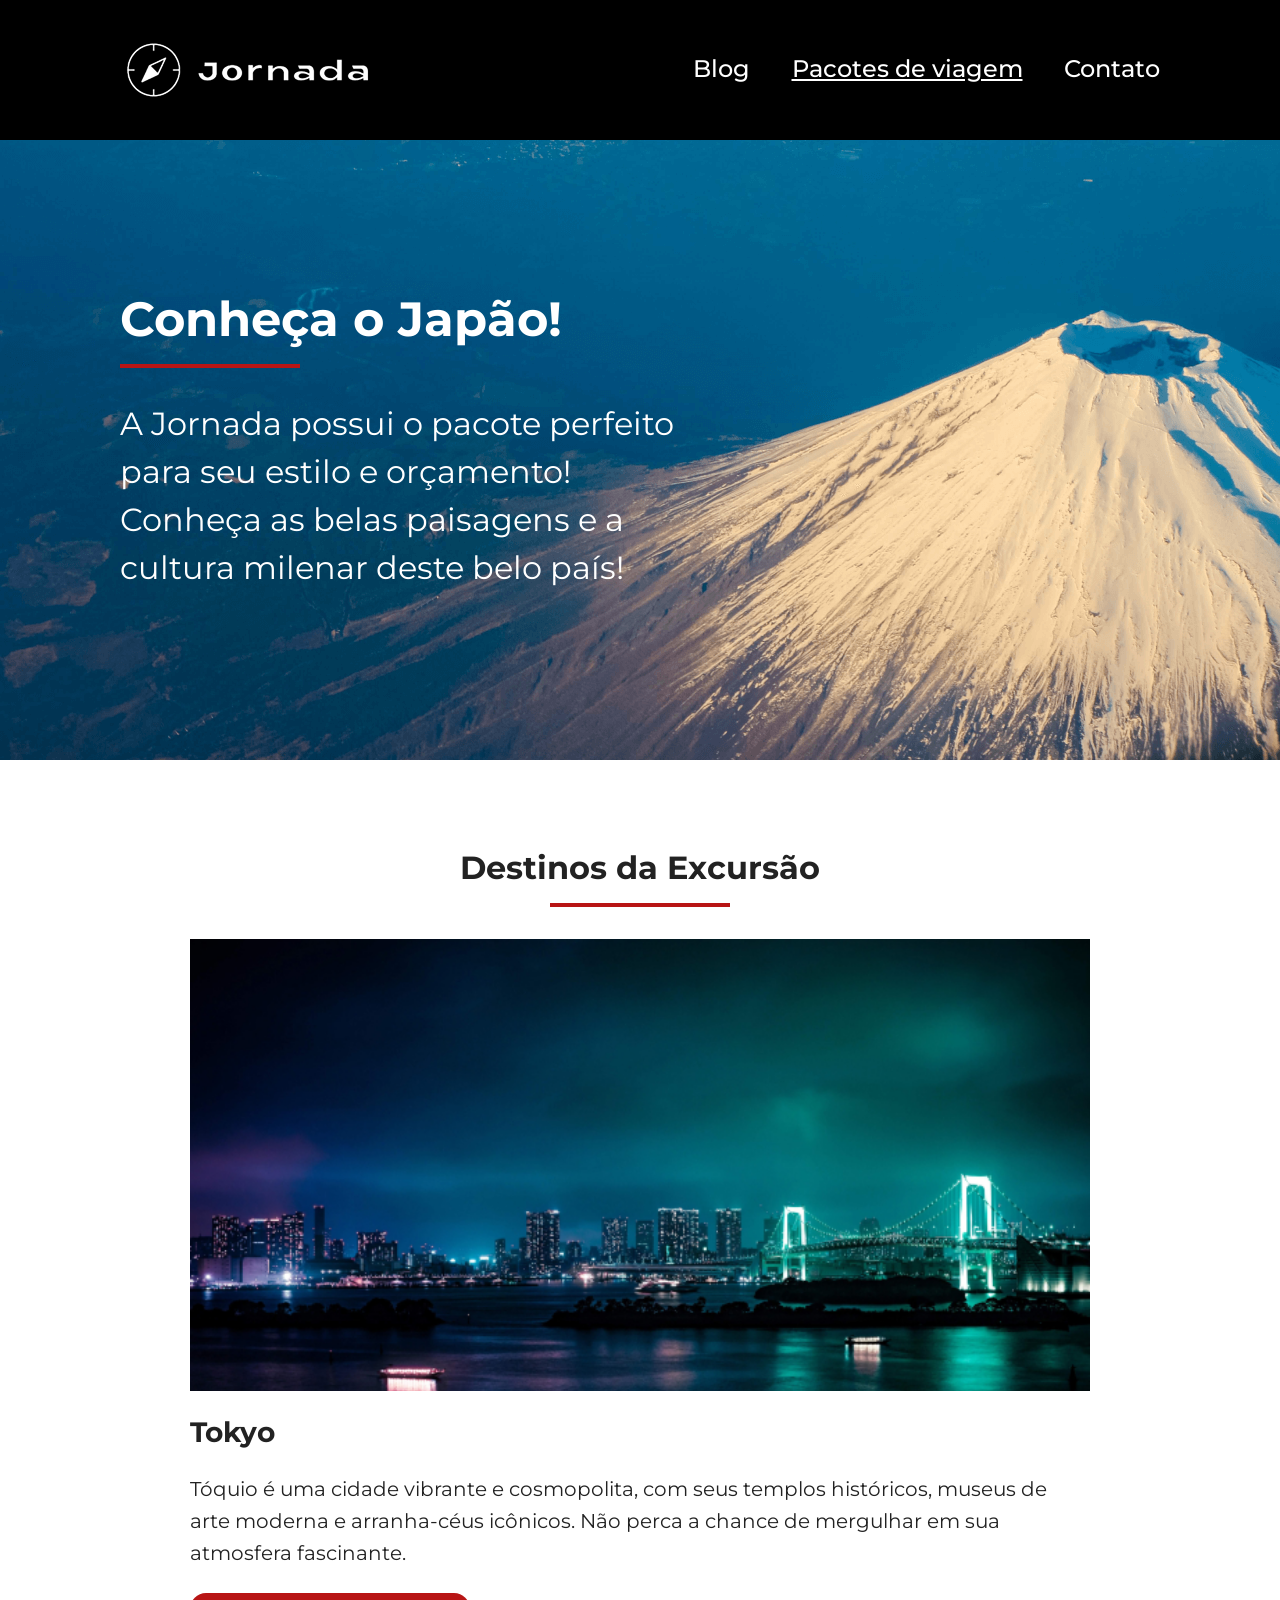
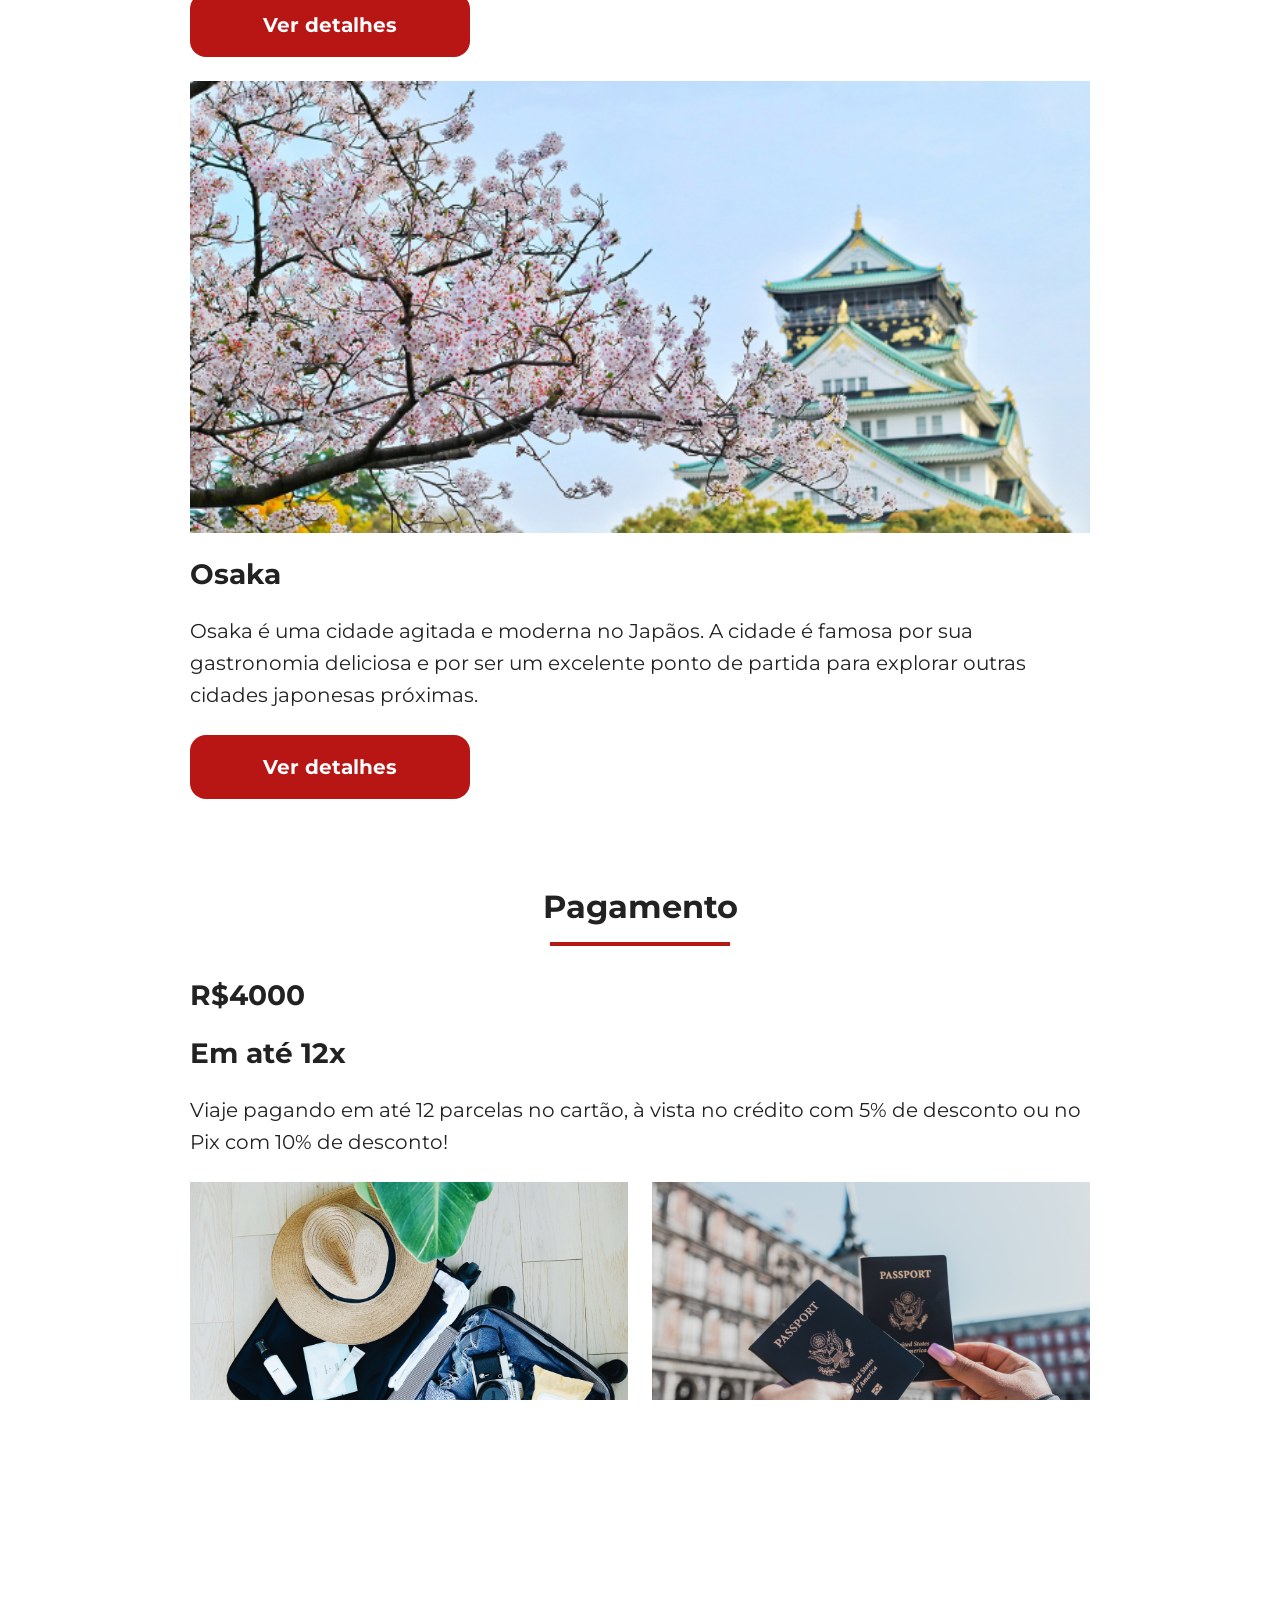
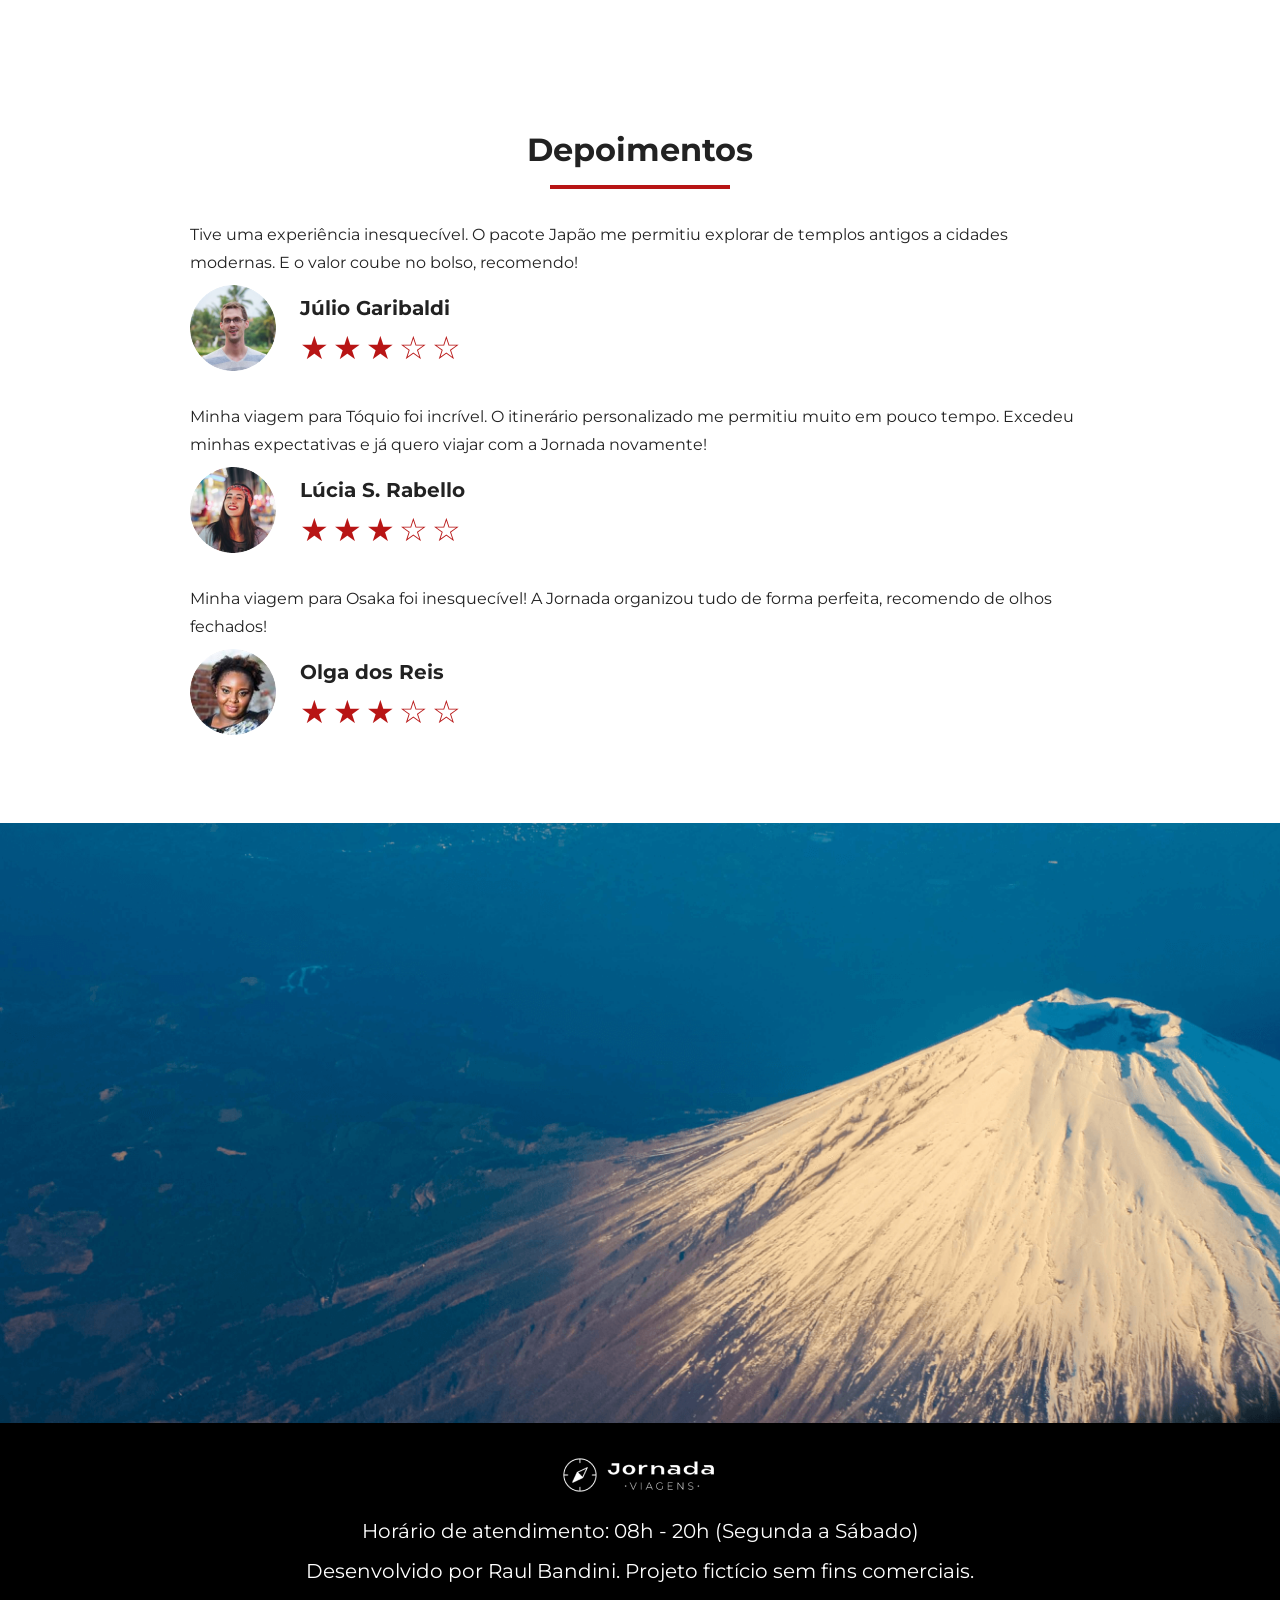
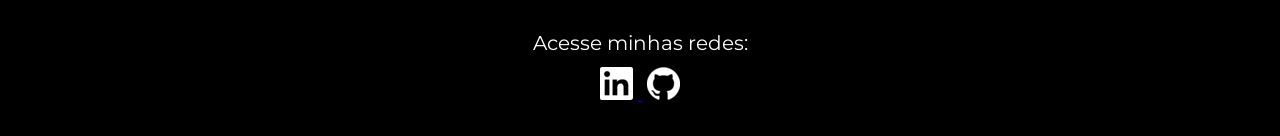
==== pacotes.html @ 8c5f8476 "Finaliza a estrutura da página pacotes de viagens" ====
<!DOCTYPE html>
<html lang="pt-BR">
  <head>
    <meta charset="UTF-8" />
    <meta name="viewport" content="width=device-width, initial-scale=1.0" />
    <meta
      name="description"
      content="Jornada Viagens,uma agência apaixonada por criar viagens inesquecíveis"
    />

    <meta name="og:title" content="Jornada Viagens" />
    <meta
      name="og:description"
      content="Jornada Viagens,uma agência apaixonada por criar viagens inesquecíveis"
    />
    <meta
      name="og:image"
      content="https://bandiniraul.github.io/Jornada-Viagens/img/logo-footer.png"
    />
    <meta name="og:type" content="website" />
    <meta
      name="og:url"
      content="https://bandiniraul.github.io/Jornada-Viagens"
    />

    <link rel="icon" href="img/favico.svg" type="xml/svg" />
    <link rel="stylesheet" href="./css/style.css" />

    <title>Jornada Viagens</title>
  </head>
  <body>
    <header class="main-header">
      <a class="logo" href="index.html" title="voltar para a página inicial">
        <img
          class="img-mobile"
          src="img/bussola-jornada-branco.png"
          alt="Bussola do logo Jornada Viagens na cor branca"
        />
        <img
          class="img-desktop"
          src="img/bussola-texto-jornada-branco.png"
          alt="Logo Jornada Viagens na cor branca"
        />
      </a>
      <div class="navigation-menu">
        <label for="menu">
          <img src="img/menu.png" alt="menu" />
        </label>
        <input type="checkbox" id="menu" hidden />
        <nav>
          <ul class="list-links">
            <li>
              <a href="blog.html" target="_blank" title="Acessar Blog">Blog</a>
            </li>
            <li>
              <a
                class="active"
                href="pacotes-de-viagens.html"
                target="_blank"
                title="Acessar Pacotes de viagem"
                >Pacotes de viagem</a
              >
            </li>
            <li>
              <a href="contato.html" target="_blank" title="Acessar Contato"
                >Contato</a
              >
            </li>
          </ul>
        </nav>
      </div>
    </header>
    <section class="travel-packages hero">
      <div class="hero-img">
        <div class="hero-content">
          <h1>Conheça o Japão!</h1>
          <hr />
          <p>
            A Jornada possui o pacote perfeito para seu estilo e orçamento!
            Conheça as belas paisagens e a cultura milenar deste belo país!
          </p>
        </div>
      </div>
    </section>

    <section class="travel-packages destinations">
      <div class="section-title">
        <h2>Destinos da Excursão</h2>
        <hr />
      </div>
      <div class="destination-items">
        <article class="item tokyo">
          <header>
            <div class="img-item"></div>
            <h3 class="content-title">Tokyo</h3>
          </header>
          <p class="content-text">
            Tóquio é uma cidade vibrante e cosmopolita, com seus templos
            históricos, museus de arte moderna e arranha-céus icônicos. Não
            perca a chance de mergulhar em sua atmosfera fascinante.
          </p>
          <footer>
            <a
              href="#"
              class="button"
              target="_blank"
              title="Veja mais detalhes do destino Tokyo"
              >Ver detalhes</a
            >
          </footer>
        </article>
        <article class="item osaka">
          <header>
            <div class="img-item"></div>
            <h3 class="content-title">Osaka</h3>
          </header>
          <p class="content-text">
            Osaka é uma cidade agitada e moderna no Japãos. A cidade é famosa
            por sua gastronomia deliciosa e por ser um excelente ponto de
            partida para explorar outras cidades japonesas próximas.
          </p>
          <footer>
            <a
              href="#"
              class="button"
              target="_blank"
              title="Veja mais detalhes do destino Osaka"
              >Ver detalhes</a
            >
          </footer>
        </article>
      </div>
    </section>
    <section class="travel-packages payments">
      <div class="section-title">
        <h2>Pagamento</h2>
        <hr />
      </div>
      <div class="content-container">
        <div class="text-content">
          <h3 class="content-title">R$4000</h3>
          <h3 class="content-title">Em até 12x</h3>

          <p class="content-text">
            Viaje pagando em até 12 parcelas no cartão, à vista no crédito com
            5% de desconto ou no Pix com 10% de desconto!
          </p>
        </div>
        <div class="image-gallery">
          <div class="image first"></div>
          <div class="image second"></div>
          <div class="image thirdy colspan-2"></div>
        </div>
      </div>
    </section>
    <section class="testimonials">
      <div class="section-title">
        <h2>Depoimentos</h2>
        <hr />
      </div>
      <div class="testimonial-container">
        <article>
          <header>
            <p>
              Tive uma experiência inesquecível. O pacote Japão me permitiu
              explorar de templos antigos a cidades modernas. E o valor coube no
              bolso, recomendo!
            </p>
          </header>
          <footer>
            <img
              src="img/travel-packages/avatar-julio.png"
              alt="imagem de perfil do cliente Júlio Garibaldi"
            />
            <div class="profile-content">
              <h3>Júlio Garibaldi</h3>
              <div class="rating">
                <span class="star">★</span>
                <span class="star">★</span>
                <span class="star">★</span>
                <span class="star">☆</span>
                <span class="star">☆</span>
              </div>
            </div>
          </footer>
        </article>
        <article>
          <header>
            <p>
              Minha viagem para Tóquio foi incrível. O itinerário personalizado
              me permitiu muito em pouco tempo. Excedeu minhas expectativas e já
              quero viajar com a Jornada novamente!
            </p>
          </header>
          <footer>
            <img
              src="img/travel-packages/avatar-lucia.png"
              alt="imagem de perfil da cliente Lúcia S. Rabello"
            />
            <div class="profile-content">
              <h3>Lúcia S. Rabello</h3>
              <div class="rating">
                <span class="star">★</span>
                <span class="star">★</span>
                <span class="star">★</span>
                <span class="star">☆</span>
                <span class="star">☆</span>
              </div>
            </div>
          </footer>
        </article>
        <article>
          <header>
            <p>
              Minha viagem para Osaka foi inesquecível! A Jornada organizou tudo
              de forma perfeita, recomendo de olhos fechados!
            </p>
          </header>
          <footer>
            <img
              src="img/travel-packages/avatar-olga.png"
              alt="imagem de perfil da cliente Olga dos Reis"
            />
            <div class="profile-content">
              <h3>Olga dos Reis</h3>
              <div class="rating">
                <span class="star">★</span>
                <span class="star">★</span>
                <span class="star">★</span>
                <span class="star">☆</span>
                <span class="star">☆</span>
              </div>
            </div>
          </footer>
        </article>
      </div>
    </section>
    <section class="travel-packages bottom-hero">
      <div class="hero-img"></div>
    </section>
    <footer class="main-footer">
      <div class="footer-content">
        <img src="img/logo-footer.png" alt="logo completo Jornada Viagens" />
        <p>Horário de atendimento: 08h - 20h (Segunda a Sábado)</p>
        <p>Desenvolvido por Raul Bandini. Projeto fictício sem fins comerciais.</p>
      </div>
      <div class="footer-social">
            <p>
                Acesse minhas redes:
            </p>
            <a href="https://linkedin.com/in/raul-bandini" target="_blank" title="Acesse meu linkedin">
                <img src="img/icone-linkedin.png" alt="ícone do linkedin">
            </a>
            <a href="https://github.com/BandiniRaul" target="_blank" title="Acesse meu github">
                <img src="img/icone-github.png" alt="ícone do github">
            </a>
        </div>
    </footer>
  </body>
</html>
---- css/style.css ----
@import url(global.css);
@import url(header.css);
@import url(hero.css);
@import url(offers.css);
@import url(categories.css);
@import url(destinations.css);
@import url(payments.css);
@import url(testimonials.css);
@import url(footer.css);
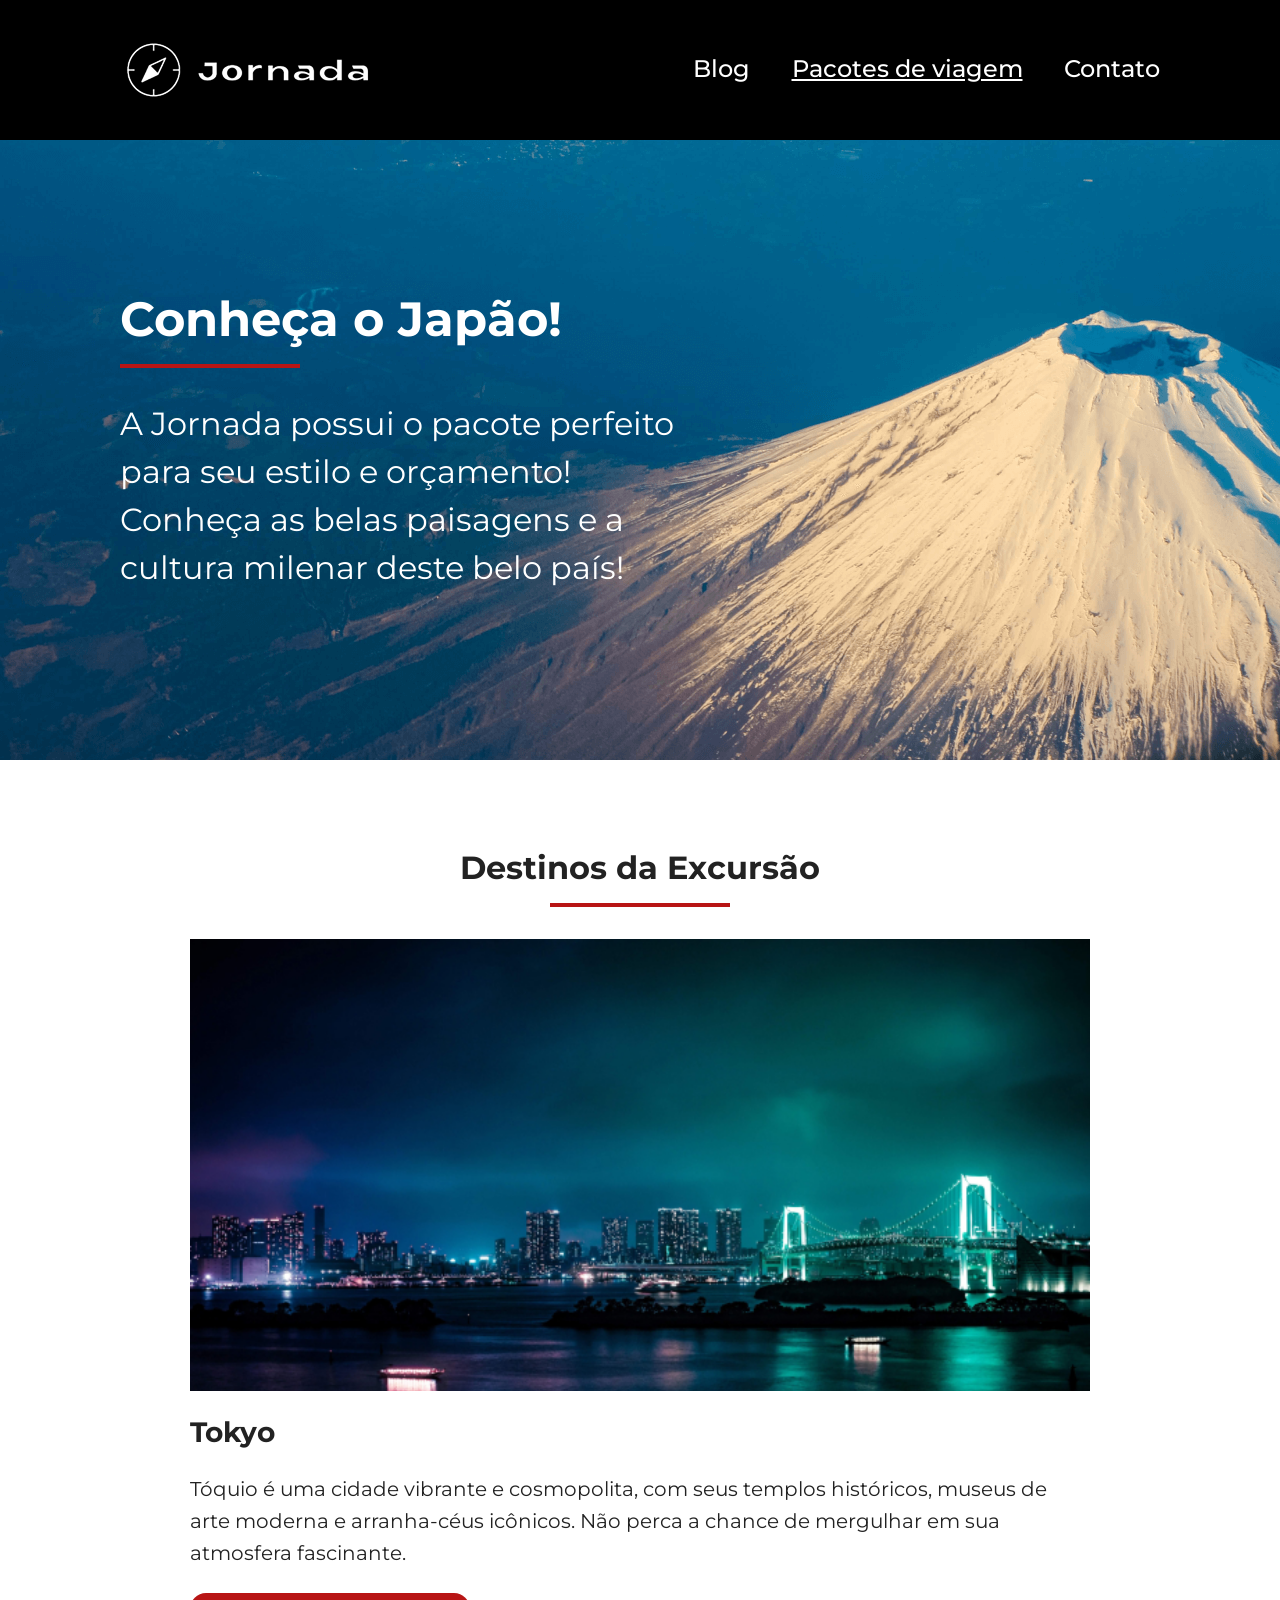
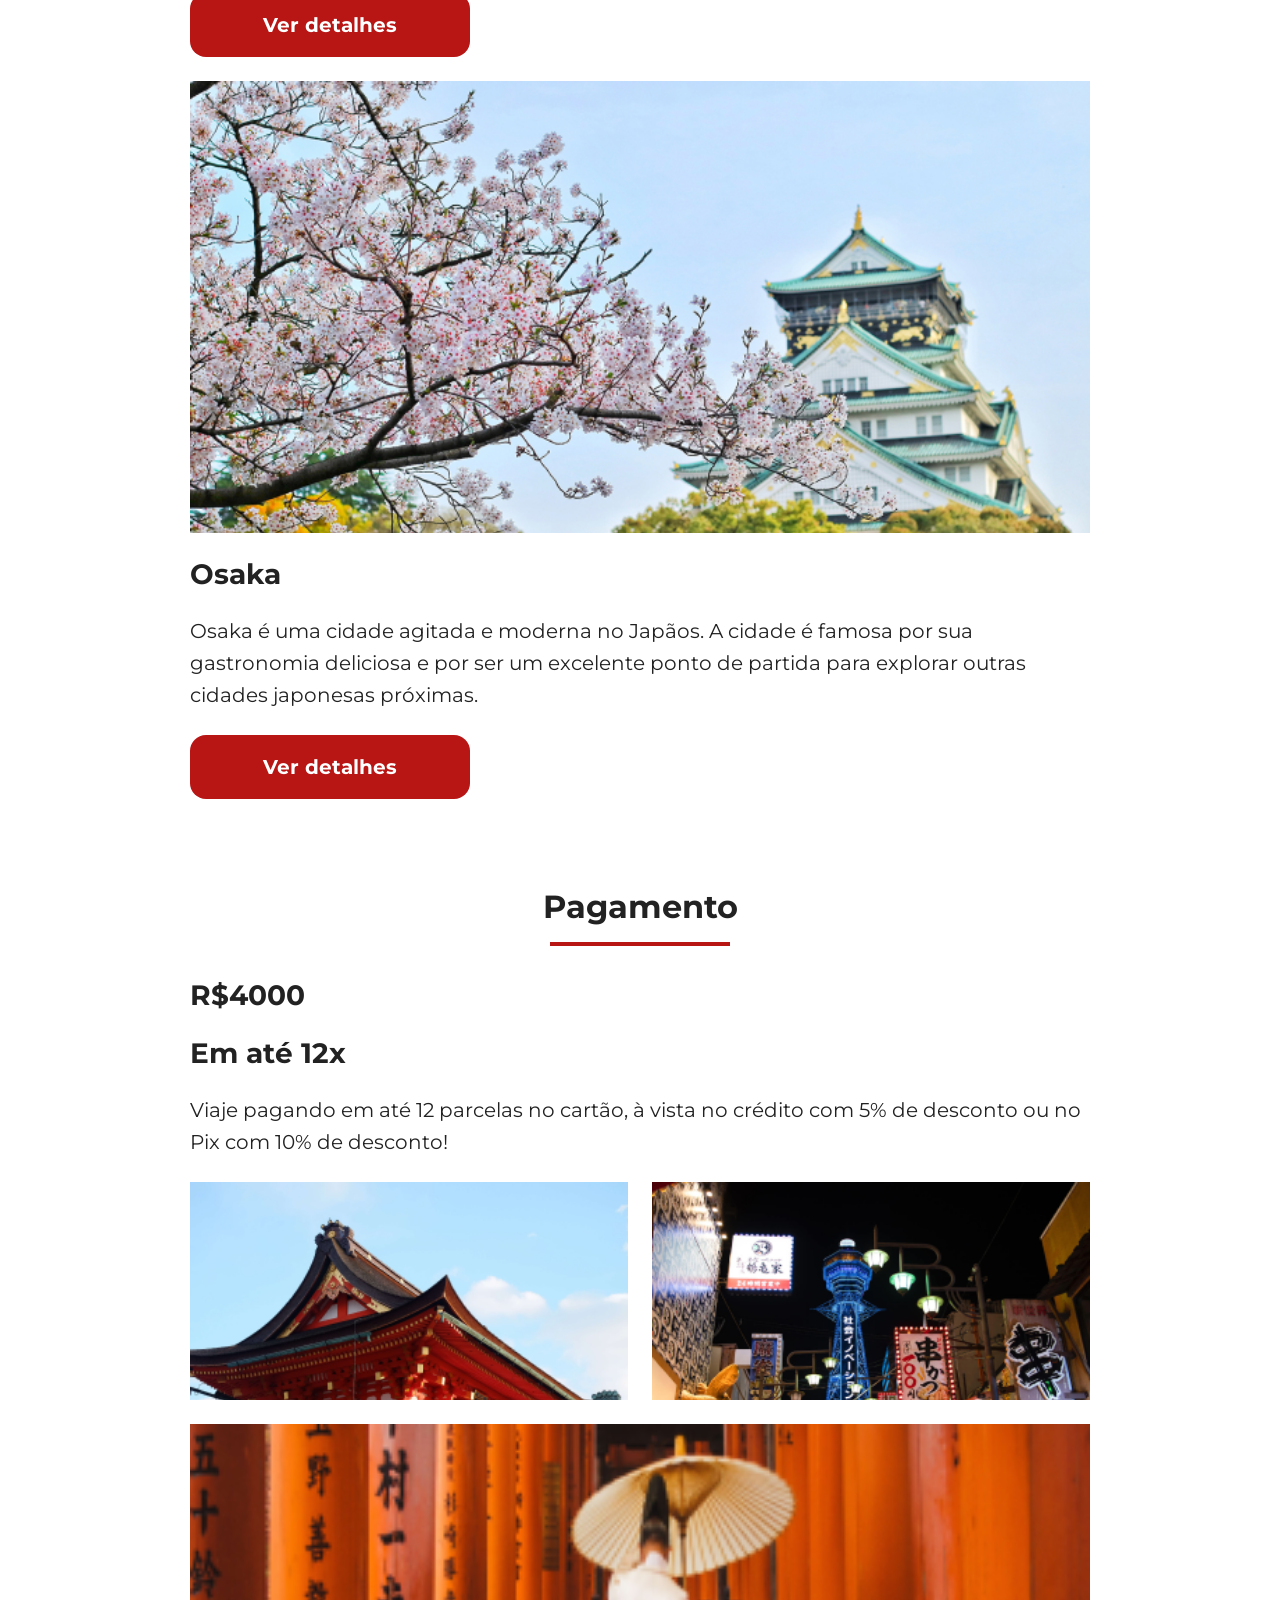
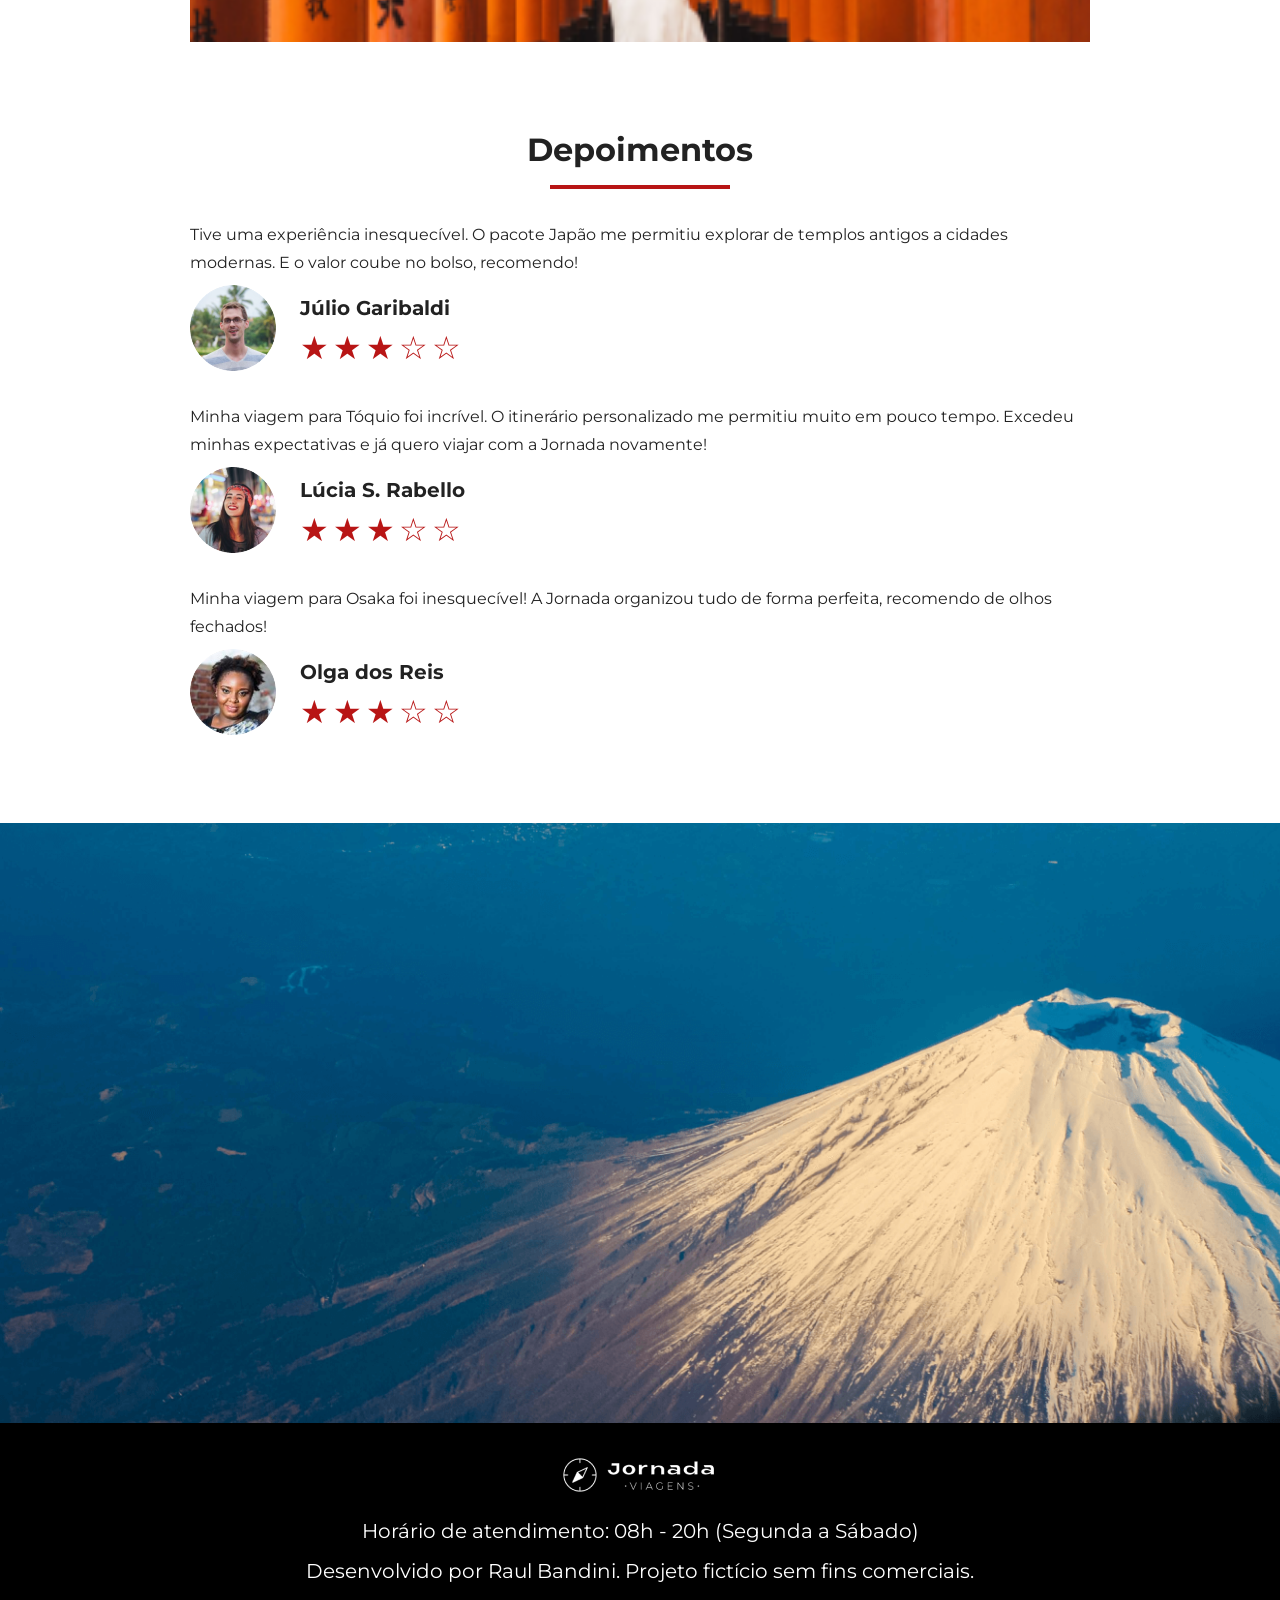
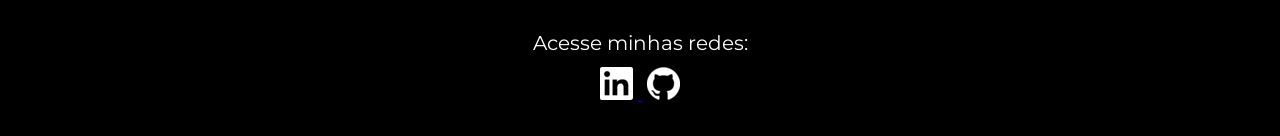
==== commit e676a5c0: "Finaliza os estilos da página" ====
--- a/pacotes.html
+++ b/pacotes.html
@@ -55,7 +55,7 @@
             <li>
               <a
                 class="active"
-                href="pacotes-de-viagens.html"
+                href="pacotes.html"
                 target="_blank"
                 title="Acessar Pacotes de viagem"
                 >Pacotes de viagem</a
@@ -149,7 +149,7 @@
         <div class="image-gallery">
           <div class="image first"></div>
           <div class="image second"></div>
-          <div class="image thirdy colspan-2"></div>
+          <div class="image third colspan-2"></div>
         </div>
       </div>
     </section>
